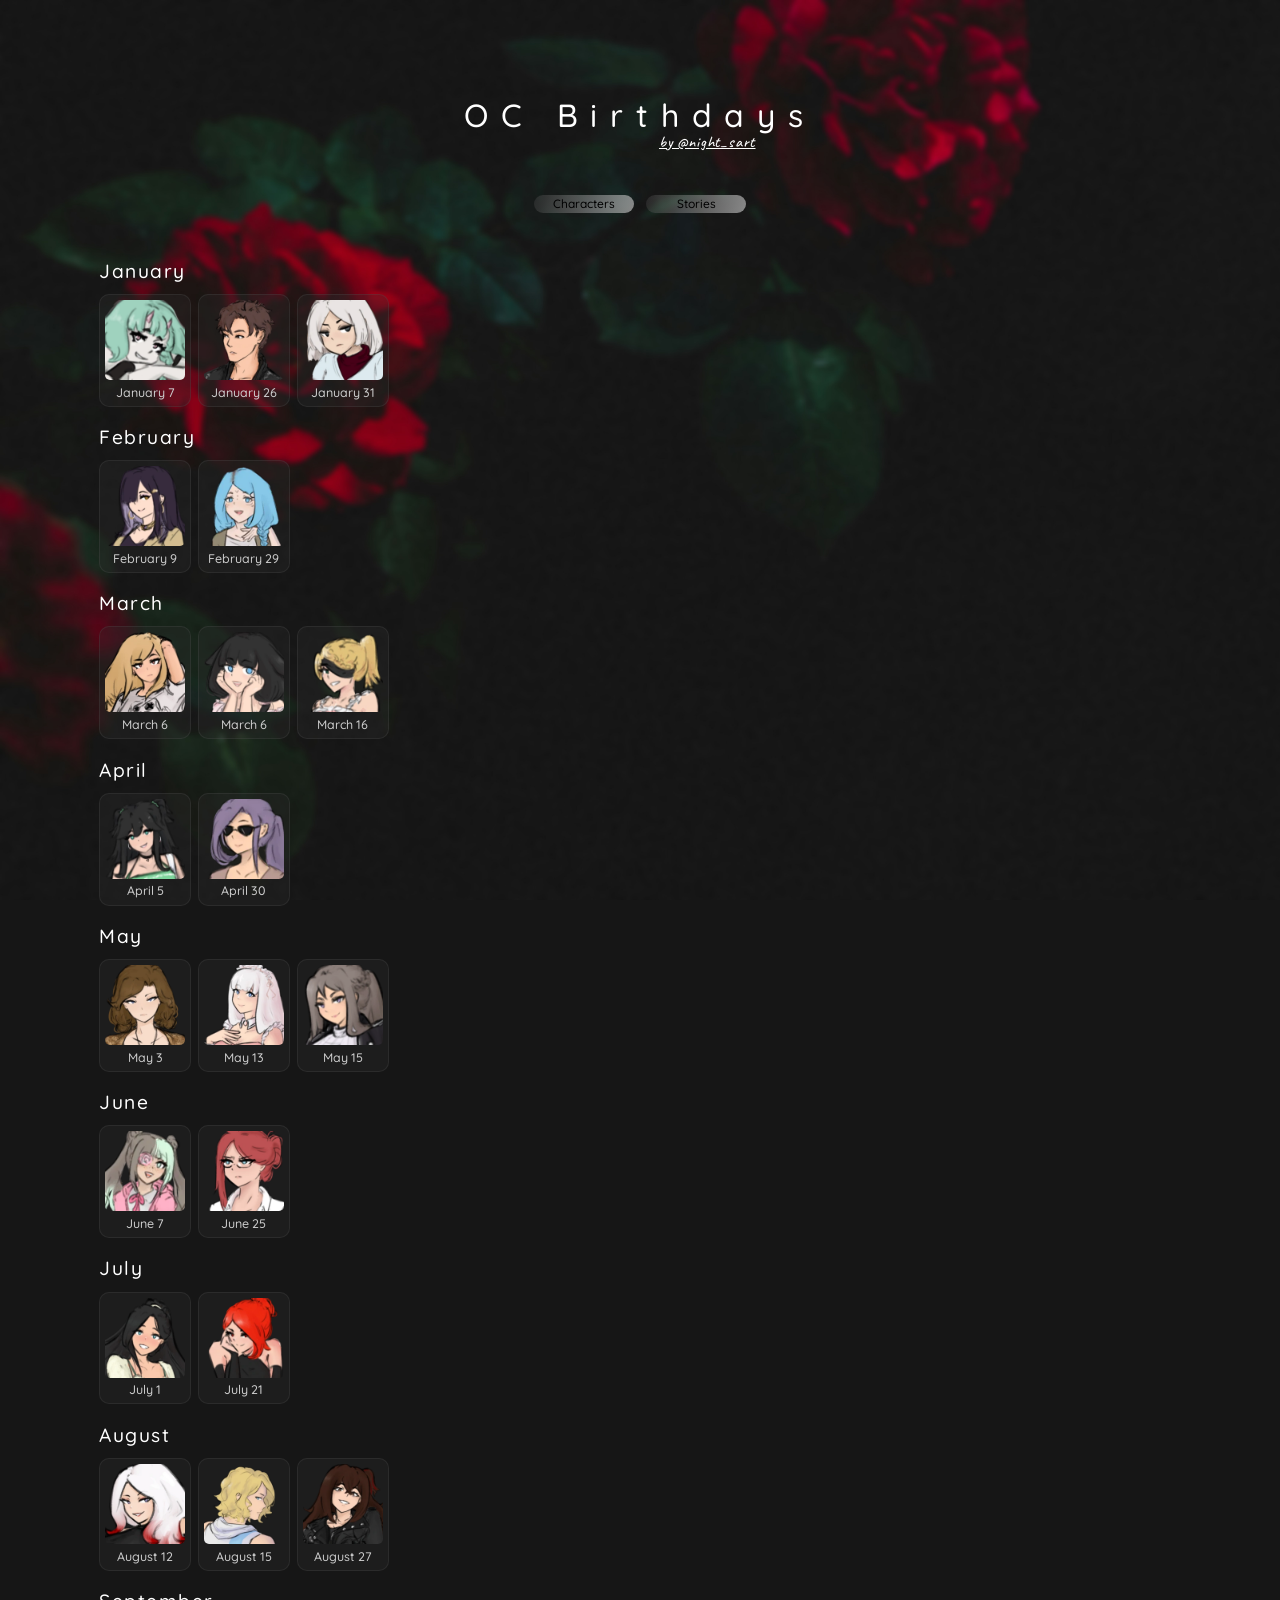
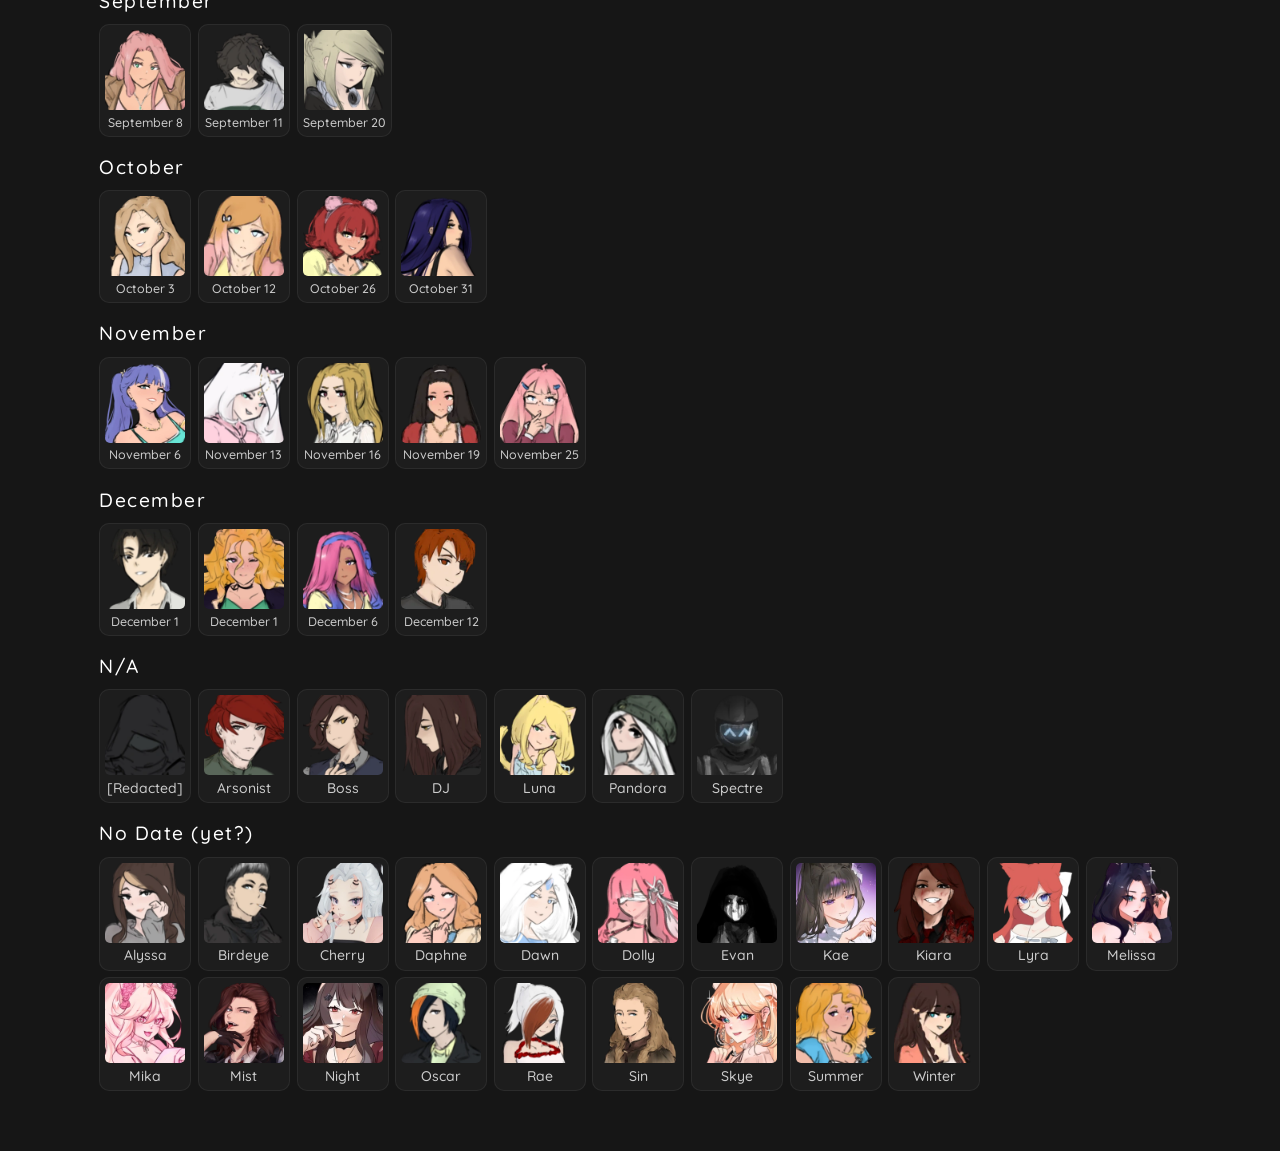
==== birthdays.html @ 63cbbe4c "added bdays" ====
<!DOCTYPE html>
<html lang="en">

<head>
	<meta charset="UTF-8">
	<meta name="viewport" content="width=device-width, initial-scale=1.0">
	<title>OC Library - Birthdays</title>
	<link rel="icon" href="./images/favicon.ico" type="image/x-icon">
    <!-- Style CSS -->
	<link href="https://cdn.jsdelivr.net/npm/bootstrap@5.3.7/dist/css/bootstrap.min.css" rel="stylesheet" integrity="sha384-LN+7fdVzj6u52u30Kp6M/trliBMCMKTyK833zpbD+pXdCLuTusPj697FH4R/5mcr" crossorigin="anonymous">
	<link rel="stylesheet" href="./style.css">
</head>

<body>
	<div class="main">
		<div class="characterContainer birthdayContainer">
			<h1 style="margin-top:5vh;">OC Birthdays</h1>
			<div class="attribution">
				<p><a href="https://night-sart.carrd.co">by @night_sart</a></p>
			</div>

			<div class="pages">
				<div style="width: 100px;">
					<a href="./index.html"><button style="border:none;" data-type="page">Characters</button></a>
				</div>
				<div style="width: 100px;">
					<a href="./stories.html"><button style="border:none;" data-type="page">Stories</button></a>
				</div>
			</div>

			<div id="birthdayGroups" class="birthday-groups">
				<!-- Birthday groups are dynamically inserted here -->
			</div>
		</div>
	</div>

	<script src="https://cdn.jsdelivr.net/npm/bootstrap@5.3.7/dist/js/bootstrap.bundle.min.js" integrity="sha384-ndDqU0Gzau9qJ1lfW4pNLlhNTkCfHzAVBReH9diLvGRem5+R9g2FzA8ZGN954O5Q" crossorigin="anonymous"></script>
	<script src="./script.js"></script>
</body>

</html>
---- style.css ----
@import url('https://fonts.googleapis.com/css2?family=Caveat:wght@400..700&family=Fuzzy+Bubbles:wght@400;700&family=Quicksand:wght@300..700&display=swap');

* {
    margin: 0;
    padding: 0;
    font-family: "Quicksand", sans-serif;
    font-weight: 500;
}

.w3-sidebar {
    z-index: 5;
    top: 0;
    left: 0;
    overflow-x: hidden;
    padding-top: 20px;
    padding-left: 20px;
    position: fixed;
    height: 100%;
    background-color: #49494956;
    max-width: 120px;
}

body {
    background-image: url('images/background.jpg');
    background-repeat: no-repeat;
    background-attachment: fixed;
    background-size: cover;
    position:absolute;
    overflow-x:hidden;
    background-color: #161616;
}

.main {
    display: flex;
    justify-content: center;
    align-items: center;
    width:100vw;
}

.characterContainer {
    display: flex;
    flex-direction: column;
    align-items: center;
    max-width: 95vw;
    min-width: 50vw;
    padding: 4vw;
}

.characterContainer>h1 {
    font-size: 200%;
    color: #fff;
    margin-bottom: 2vh;
    letter-spacing: 0.4em;
    min-width: 289.28px;
}

.filters {
    display: flex;
    column-gap: 5px;
    width: 80px;
    justify-content: center;
    flex-wrap: nowrap;
    padding-bottom: 1vh;
    color:transparent
}

p {
    margin-top: 0.2rem;
    margin-bottom: 0.2rem;
    text-align: center;
}

.pages {
    display: flex;
    gap: 0.8rem;
    margin-bottom: 0.8rem;
}

.pages button {
    font-size: 0.75em;
    width: 100px;
    border-radius: 10px;
    border: none;
    background-color: #00000000;
    background-image: linear-gradient(100deg, #49494956, #ecececd8 170%);
    color: #000;
    transition: background-color 0.3s linear, color 0.3s linear;
    cursor:pointer;
    margin-top: 2vw;
    margin-bottom: 2vw;
}

.pages button:hover {
    color: #ccc;
    cursor: pointer;
    transition-duration: 0.3s;
}

.filters button {
    font-size: 0.70em;
    width: 80px;
    border-radius: 10px;
    border: none;
    background-color: #00000000;
    background-image: linear-gradient(100deg, #49494956, #ecececd8 170%);
    color: #000;
    transition: background-color 0.3s linear, color 0.3s linear;
    cursor:pointer
}

.filters button.pressed {
    font-size: 0.70em;
    width: 80px;
    border-radius: 10px;
    border: none;
    background-color: #00000000;
    background-image: linear-gradient(100deg, #00000000, #726b6bba 170%);
    color: #fff;
    transition: background-color 0.3s linear, color 0.3s linear;
    cursor:pointer
}

.w3-close {
    font-size: 0.75em;
    max-height: 16.8px;
    width: 80px;
    border-radius: 10px;
    border: none;
    background-color: #726b6b83;
    outline: none;
    margin-bottom: 10px;
    margin-top: 20px
}

.w3-close:hover {
    background-color: #726b6bba;
    color: #ccc;
    cursor: pointer;
    transition-duration: 0.3s;
}

.w3-open {
    font-size: 1em;
    color: #ccc;
    height: 30px;
    width: 120px;
    border: none;
    background-color: #312e2e4d;
    outline: none;
    margin-bottom: 10px;
}

.w3-open:hover {
    background-color: #00000000;
    cursor: pointer;
    transition-duration: 0.3s;
}

.fade-in {
  visibility: visible !important;
  opacity: 1;
  transition: opacity 250ms ease-in, visibility 0ms ease-in 0ms;
}

.fade-out {
  visibility: hidden !important;
  opacity: 0;
  transition: opacity 250ms ease-in, visibility 0ms ease-in 250ms;
}

@media only screen and (max-width: 962px) {
    .w3-sidebar {
        visibility: hidden;
    }
}


.filters input,
select {
    font-size: 0.70em;
    padding-left: 10px;
    max-height: 16.8px;
    max-width: 80px;
    border-radius: 10px;
    border: none;
    background-color: #726b6b83;
    outline: none;
    margin-bottom: 10px;
}

.characters {
    display: flex;
    flex-wrap: wrap;
    gap: 0.521vw;
    justify-content: center;
    color:#ccc;
    font-size: 0.875rem;
    line-height: 0.8;
}

.character {
    border: 1px solid rgba(99, 99, 99, 0.2);
    padding: 5px;
    border-radius: 10px;
    background-color: #312e2e4d;
    text-align: center;
}

.character img {
    max-width: 80px;
    max-height: 80px;
    margin-bottom: 0.5vh;
    border-radius: 5px;
}

.attribution {
    color: #fff;
    text-decoration: underline;
    margin-right: -10.5vw;
    margin-top: -3vh;
    padding-bottom: 1vw;
    font-size: 100%;
}

.attribution a:any-link {
    color: #fff;
    text-decoration: underline;
    font-family: "Caveat", cursive;
    letter-spacing: 0.05em;
}

.custom-popover {
    --bs-popover-body-color: #fff;
    --bs-popover-header-color: #fff;
    --bs-popover-header-bg: #312e2e;
    --bs-popover-bg: #312e2e;
    min-width: 276px;

    

    /* List of supported variables:
    --bs-popover-zindex:
    --bs-popover-max-width:
    --bs-popover-font-size:
    --bs-popover-bg:
    --bs-popover-border-width:
    --bs-popover-border-color:
    --bs-popover-border-radius:
    --bs-popover-inner-border-radius:
    --bs-popover-box-shadow:
    --bs-popover-header-padding-x:
    --bs-popover-header-padding-y:
    --bs-popover-header-font-size:
    --bs-popover-header-color:
    --bs-popover-header-bg:
    --bs-popover-body-padding-x:
    --bs-popover-body-padding-y:
    --bs-popover-body-color:
    --bs-popover-arrow-width:
    --bs-popover-arrow-height:
    --bs-popover-arrow-border:
    */
}

.custom-popover .vgenURL {
    color: rgba(168, 4, 37, 0.788);
    text-decoration: none;
    letter-spacing: 0.05em;
}

.custom-popover .vgenURL:hover {
    text-decoration: underline;
}

.custom-popover .quote {
    font-family: "Fuzzy Bubbles", sans-serif;
    letter-spacing: 0.1em;
    line-height: 0.1em;
    font-weight: 100;
    font-size: 0.813rem;
    text-align: center;
}

.custom-popover .runeImage {
    max-width: 60px;
    max-height: 60px;
    position:absolute;
    right:15px;
    top:5px;
} 

.custom-popover span.rune {
    display: inline-block;
    margin-right: 80px;
}

.custom-popover .popover-body {
    position: relative;
}

.dropdown {
    position: relative;
}

.birthdayContainer {
    width: min(1200px, 95vw);
}

.birthday-groups {
    display: flex;
    flex-direction: column;
    gap: 0.2rem;
    width: 100%;
}

.birthday-month {
    border: transparent;
    border-radius: 10px;
    background-color: transparent;
    padding: 0.5rem;
}

.birthday-month h2 {
    color: #fff;
    margin-bottom: 0.7rem;
    font-size: 1.2rem;
    letter-spacing: 0.08em;
}

.birthday-entries {
    display: flex;
    flex-wrap: wrap;
    gap: 0.521vw;
    align-items: flex-start;
    color:#ccc;
    font-size: 0.78rem;
    line-height: 0.8;
}

.birthday-entry {
    display: flex;
    flex-direction: column;
    align-items: center;
}

.birthday-characters {
    justify-content: flex-start;
}
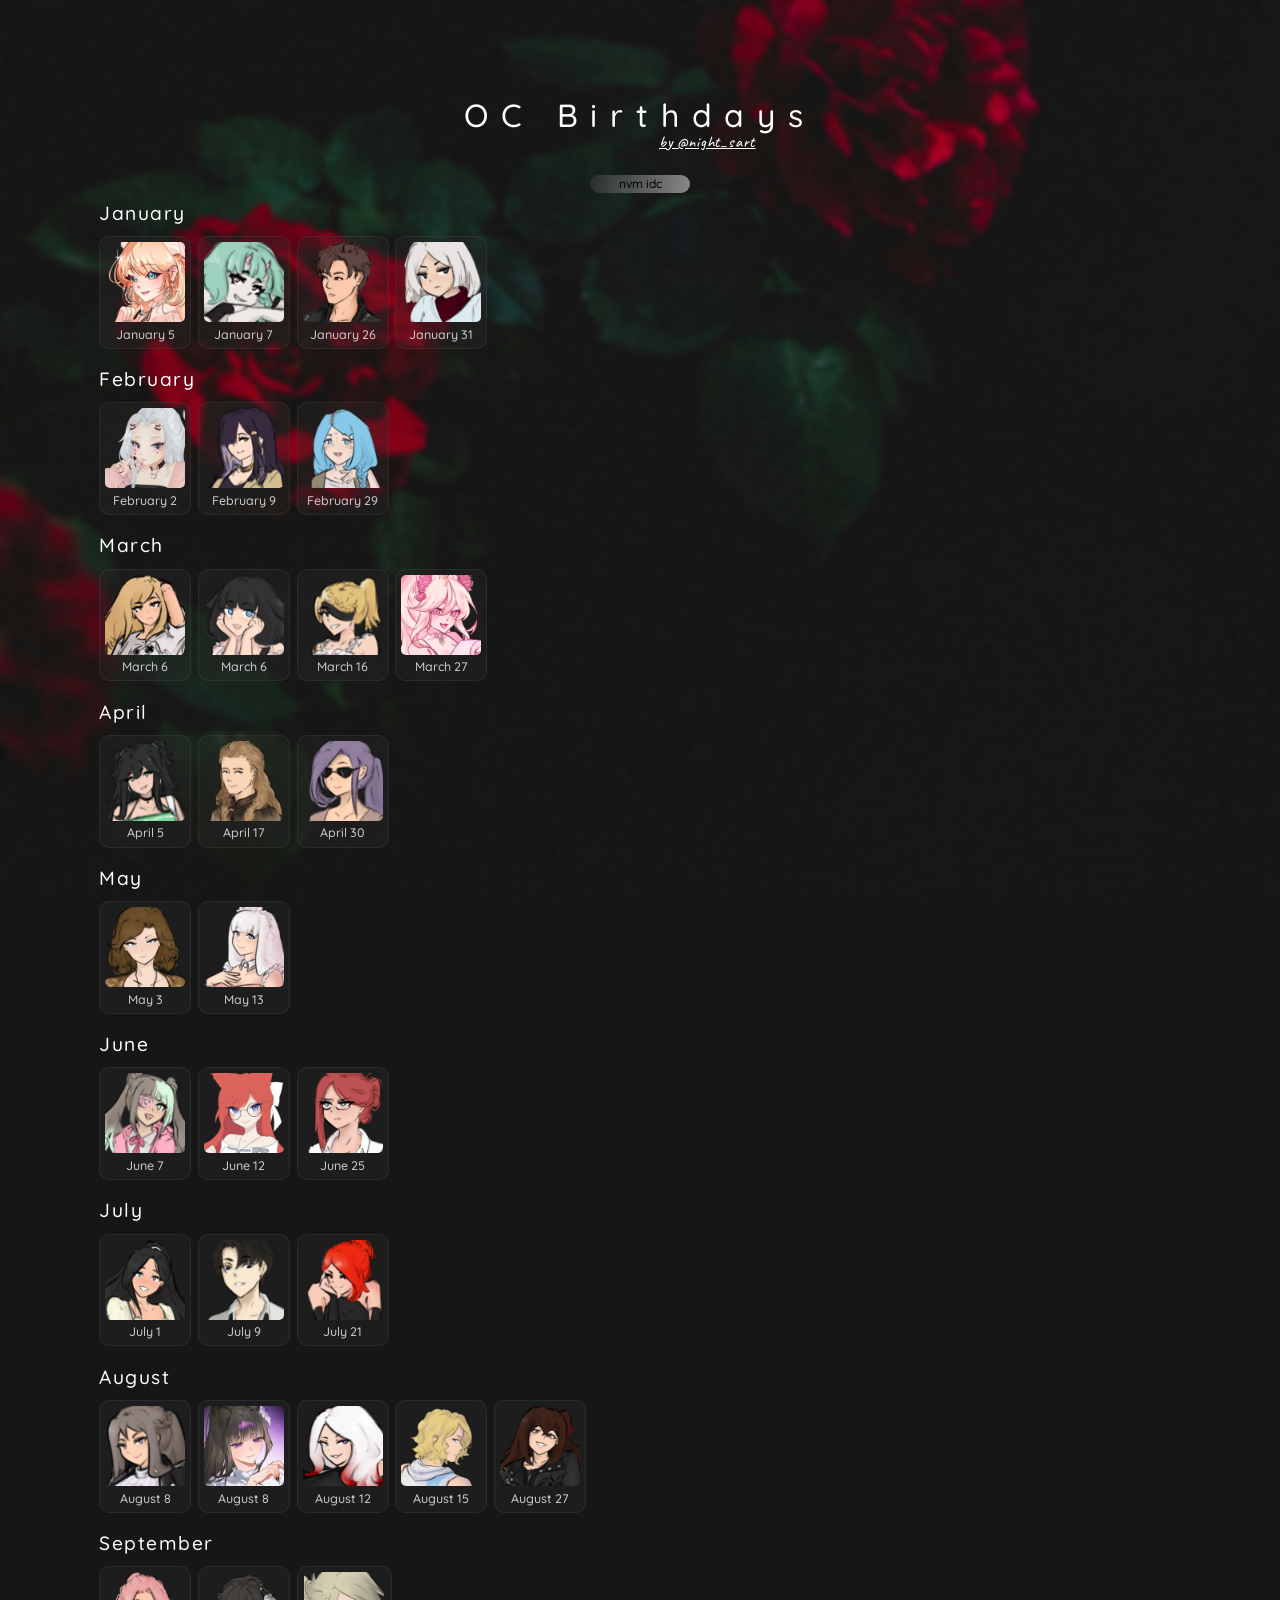
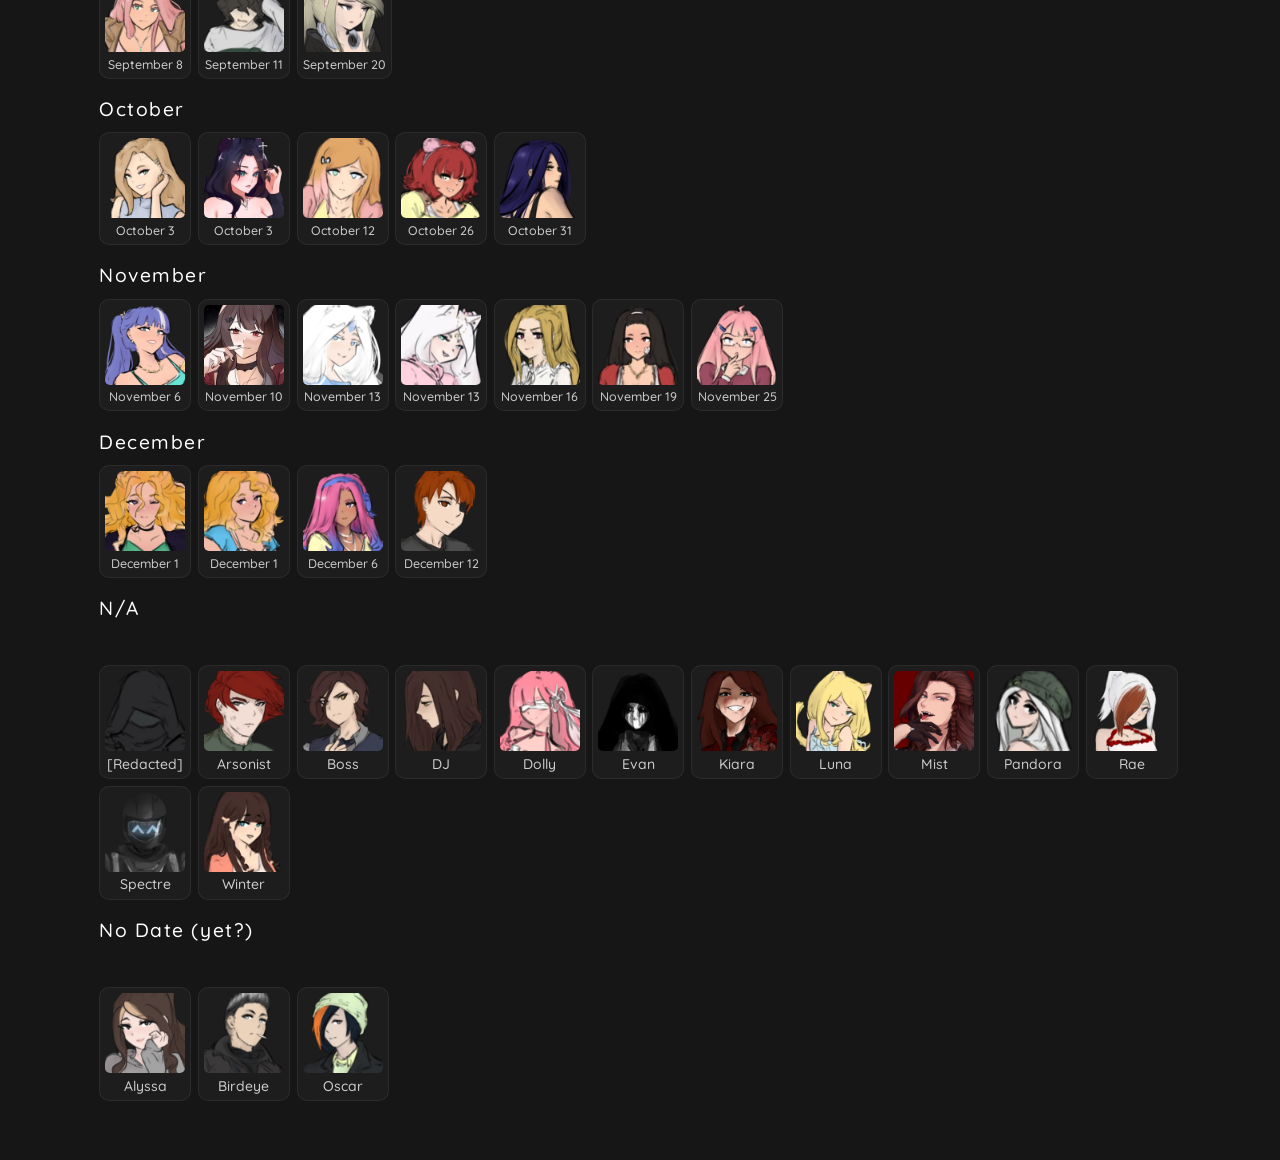
==== commit cb832f88: "cleanup" ====
--- a/birthdays.html
+++ b/birthdays.html
@@ -21,10 +21,7 @@
 
 			<div class="pages">
 				<div style="width: 100px;">
-					<a href="./index.html"><button style="border:none;" data-type="page">Characters</button></a>
-				</div>
-				<div style="width: 100px;">
-					<a href="./stories.html"><button style="border:none;" data-type="page">Stories</button></a>
+					<a href="./index.html"><button style="border:none;" data-type="page">nvm idc</button></a>
 				</div>
 			</div>
 
@@ -35,6 +32,7 @@
 	</div>
 
 	<script src="https://cdn.jsdelivr.net/npm/bootstrap@5.3.7/dist/js/bootstrap.bundle.min.js" integrity="sha384-ndDqU0Gzau9qJ1lfW4pNLlhNTkCfHzAVBReH9diLvGRem5+R9g2FzA8ZGN954O5Q" crossorigin="anonymous"></script>
+	<script src="./characters.data.js"></script>
 	<script src="./script.js"></script>
 </body>
 
--- a/style.css
+++ b/style.css
@@ -50,6 +50,7 @@
     font-size: 200%;
     color: #fff;
     margin-bottom: 2vh;
+    margin-top: 5vh;
     letter-spacing: 0.4em;
     min-width: 289.28px;
 }
@@ -73,7 +74,6 @@
 .pages {
     display: flex;
     gap: 0.8rem;
-    margin-bottom: 0.8rem;
 }
 
 .pages button {
@@ -86,8 +86,6 @@
     color: #000;
     transition: background-color 0.3s linear, color 0.3s linear;
     cursor:pointer;
-    margin-top: 2vw;
-    margin-bottom: 2vw;
 }
 
 .pages button:hover {
@@ -144,10 +142,13 @@
     color: #ccc;
     height: 30px;
     width: 120px;
+    position: fixed;
+    top: 0;
+    left: 0;
+    z-index: 6;
     border: none;
     background-color: #312e2e4d;
     outline: none;
-    margin-bottom: 10px;
 }
 
 .w3-open:hover {
@@ -196,6 +197,7 @@
     color:#ccc;
     font-size: 0.875rem;
     line-height: 0.8;
+    margin-top: 5vh;
 }
 
 .character {
@@ -345,4 +347,47 @@
 
 .birthday-characters {
     justify-content: flex-start;
+}
+
+.gallerypics {
+    display: grid;
+    grid-template-columns: repeat(auto-fit, minmax(220px, 1fr));
+    gap: 1rem;
+    width: min(1200px, 92vw);
+    padding: 1.5rem;
+    margin-top: 0.5rem;
+    background-color: #312e2e4d;
+    border: 1px solid rgba(99, 99, 99, 0.2);
+    border-radius: 10px;
+}
+
+.gallery-card {
+    margin: 0;
+    padding: 0.75rem;
+    border: 1px solid rgba(99, 99, 99, 0.2);
+    border-radius: 10px;
+    background-color: rgba(22, 22, 22, 0.35);
+}
+
+.gallery-card img {
+    display: block;
+    width: 100%;
+    height: auto;
+    border-radius: 6px;
+}
+
+.gallery-card figcaption {
+    margin-top: 0.6rem;
+    color: #ccc;
+    text-align: center;
+    font-size: 0.85rem;
+    line-height: 1.3;
+}
+
+.gallery-status {
+    color: #ccc;
+    text-align: center;
+    padding: 2rem 0;
+    margin: 0;
+    grid-column: 1 / -1;
 }
